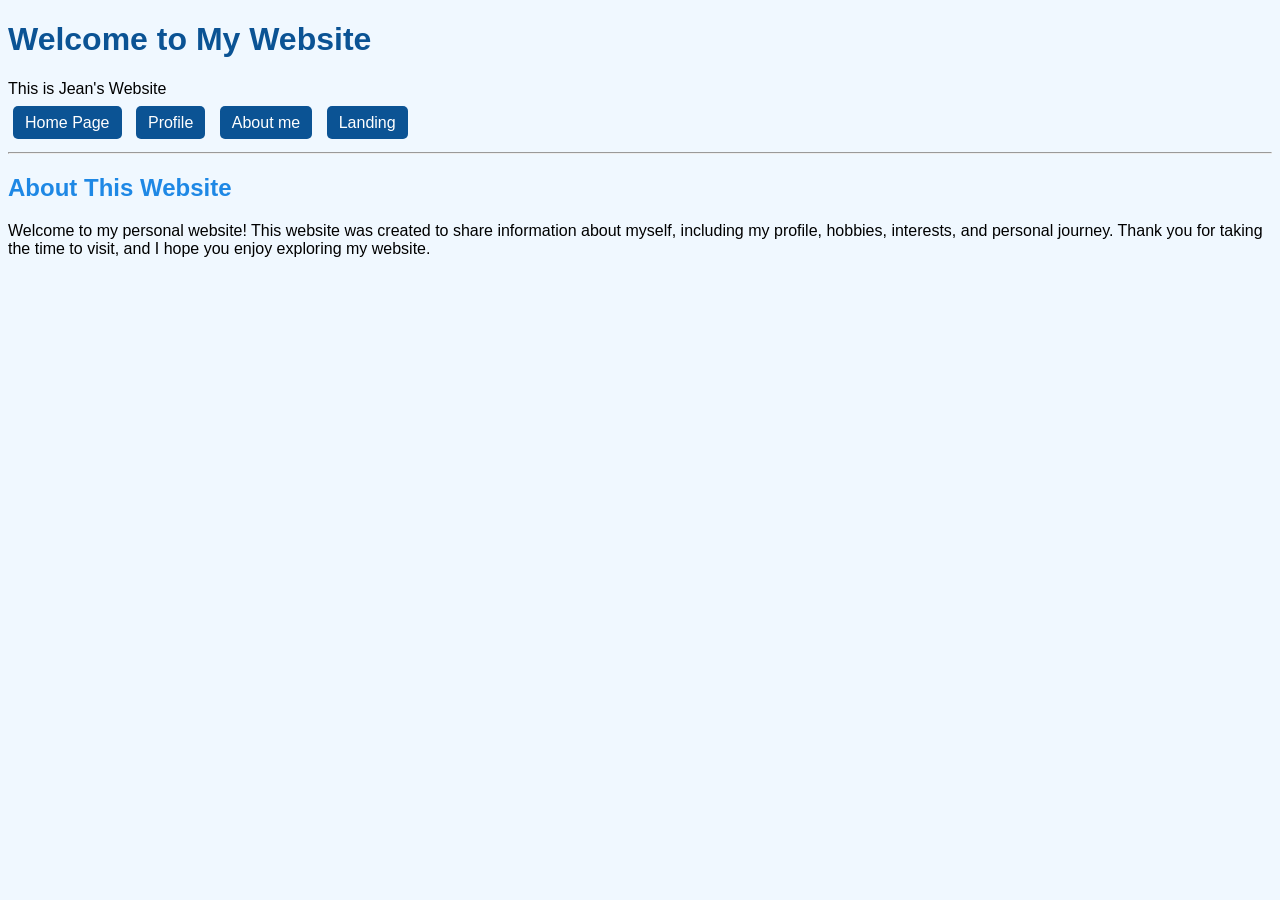
==== index.html @ 1adc4440 "added welcome message" ====
<!DOCTYPE html>
<html lang="en">
<head>
    <meta charset="UTF-8">
    <title>Jean Neekee Gabuat</title>

    <style>
    body{
        font-family: Arial, sans-serif;
        background-color:#F0F8FF;
    }

    h1{
        color:#0B5394;
    }

    h2{
        color:#1E88E5;
    }

    a{
        text-decoration:none;
        background:#0B5394;
        color:white;
        padding:8px 12px;
        margin:5px;
        border-radius:5px;
    }

    a:hover{
        background:#1976D2;
    }

    hr{
        margin:20px 0;
    }
    </style>

</head>

<h1>Welcome to My Website</h1>
<p>This is Jean's Website</p>

<a href="index.html">Home Page</a>
<a href="profile.html">Profile</a>
<a href="aboutme.html">About me</a>
<a href="landing.html">Landing</a>

<hr>

<h2>About This Website</h2>

<p>
Welcome to my personal website! This website was created to share information
about myself, including my profile, hobbies, interests, and personal journey.
Thank you for taking the time to visit, and I hope you enjoy exploring my website.
</p>
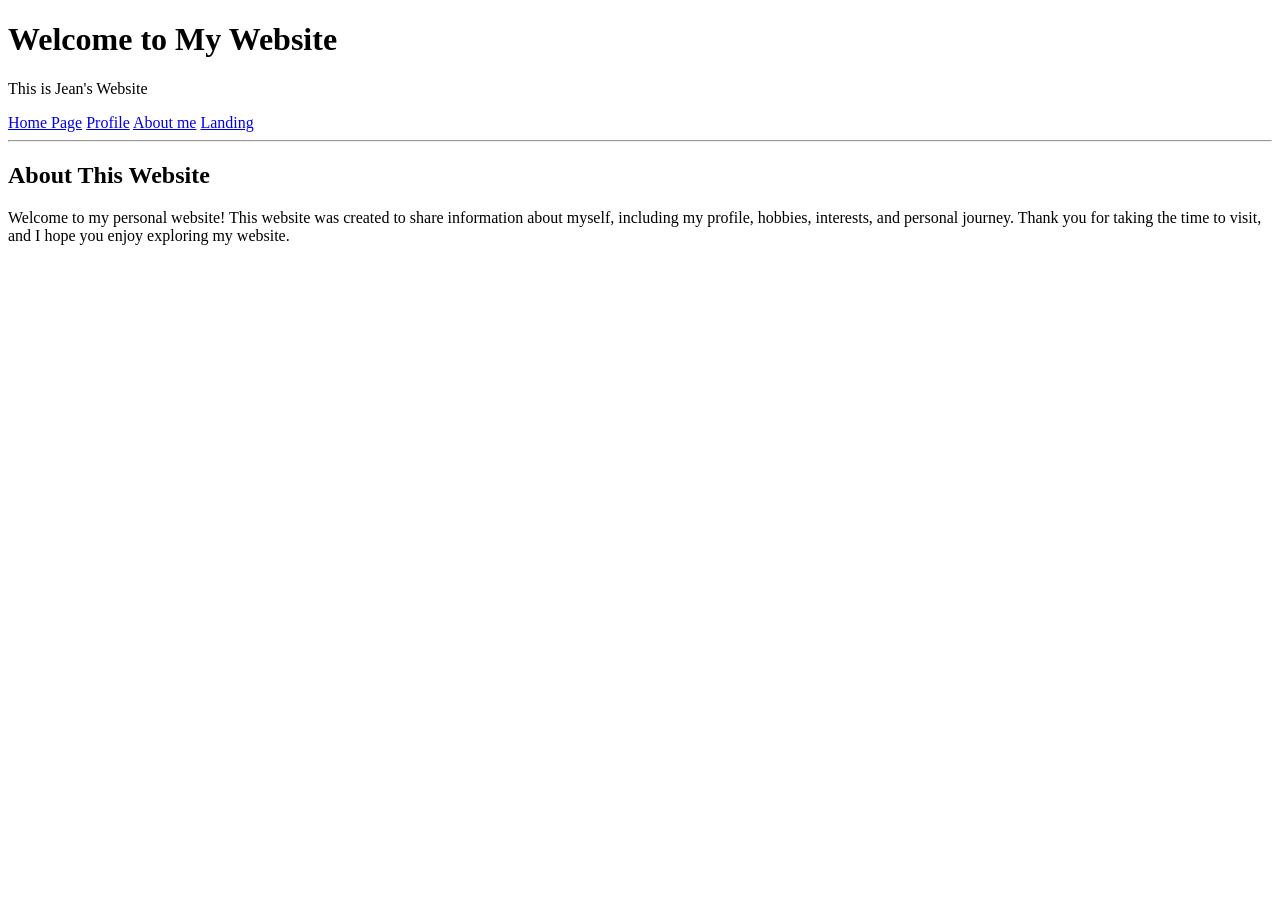
==== commit 8cce7e99: "update 2" ====
--- a/index.html
+++ b/index.html
@@ -3,55 +3,33 @@
 <head>
     <meta charset="UTF-8">
     <title>Jean Neekee Gabuat</title>
-
-    <style>
-    body{
-        font-family: Arial, sans-serif;
-        background-color:#F0F8FF;
-    }
-
-    h1{
-        color:#0B5394;
-    }
-
-    h2{
-        color:#1E88E5;
-    }
-
-    a{
-        text-decoration:none;
-        background:#0B5394;
-        color:white;
-        padding:8px 12px;
-        margin:5px;
-        border-radius:5px;
-    }
-
-    a:hover{
-        background:#1976D2;
-    }
-
-    hr{
-        margin:20px 0;
-    }
-    </style>
-
 </head>
 
-<h1>Welcome to My Website</h1>
-<p>This is Jean's Website</p>
+<body>
 
-<a href="index.html">Home Page</a>
-<a href="profile.html">Profile</a>
-<a href="aboutme.html">About me</a>
-<a href="landing.html">Landing</a>
+    <h1>Welcome to My Website</h1>
+    <p>This is Jean's Website</p>
 
-<hr>
+    <A href= "index.html"> Home Page</A>
+    <a href= "profile.html"> Profile</a>
+    <a href= "aboutme.html"> About me</a> 
+    <a href= "landing.html"> Landing</a>
+    
 
-<h2>About This Website</h2>
+    <hr>
 
-<p>
-Welcome to my personal website! This website was created to share information
-about myself, including my profile, hobbies, interests, and personal journey.
-Thank you for taking the time to visit, and I hope you enjoy exploring my website.
-</p>+    <h2>About This Website</h2>
+
+    <p>
+    Welcome to my personal website! This website was created to share information
+    about myself, including my profile, hobbies, interests, and personal journey.
+    Thank you for taking the time to visit, and I hope you enjoy exploring my website.
+    </p>
+
+
+
+</body>
+
+
+</html>
+
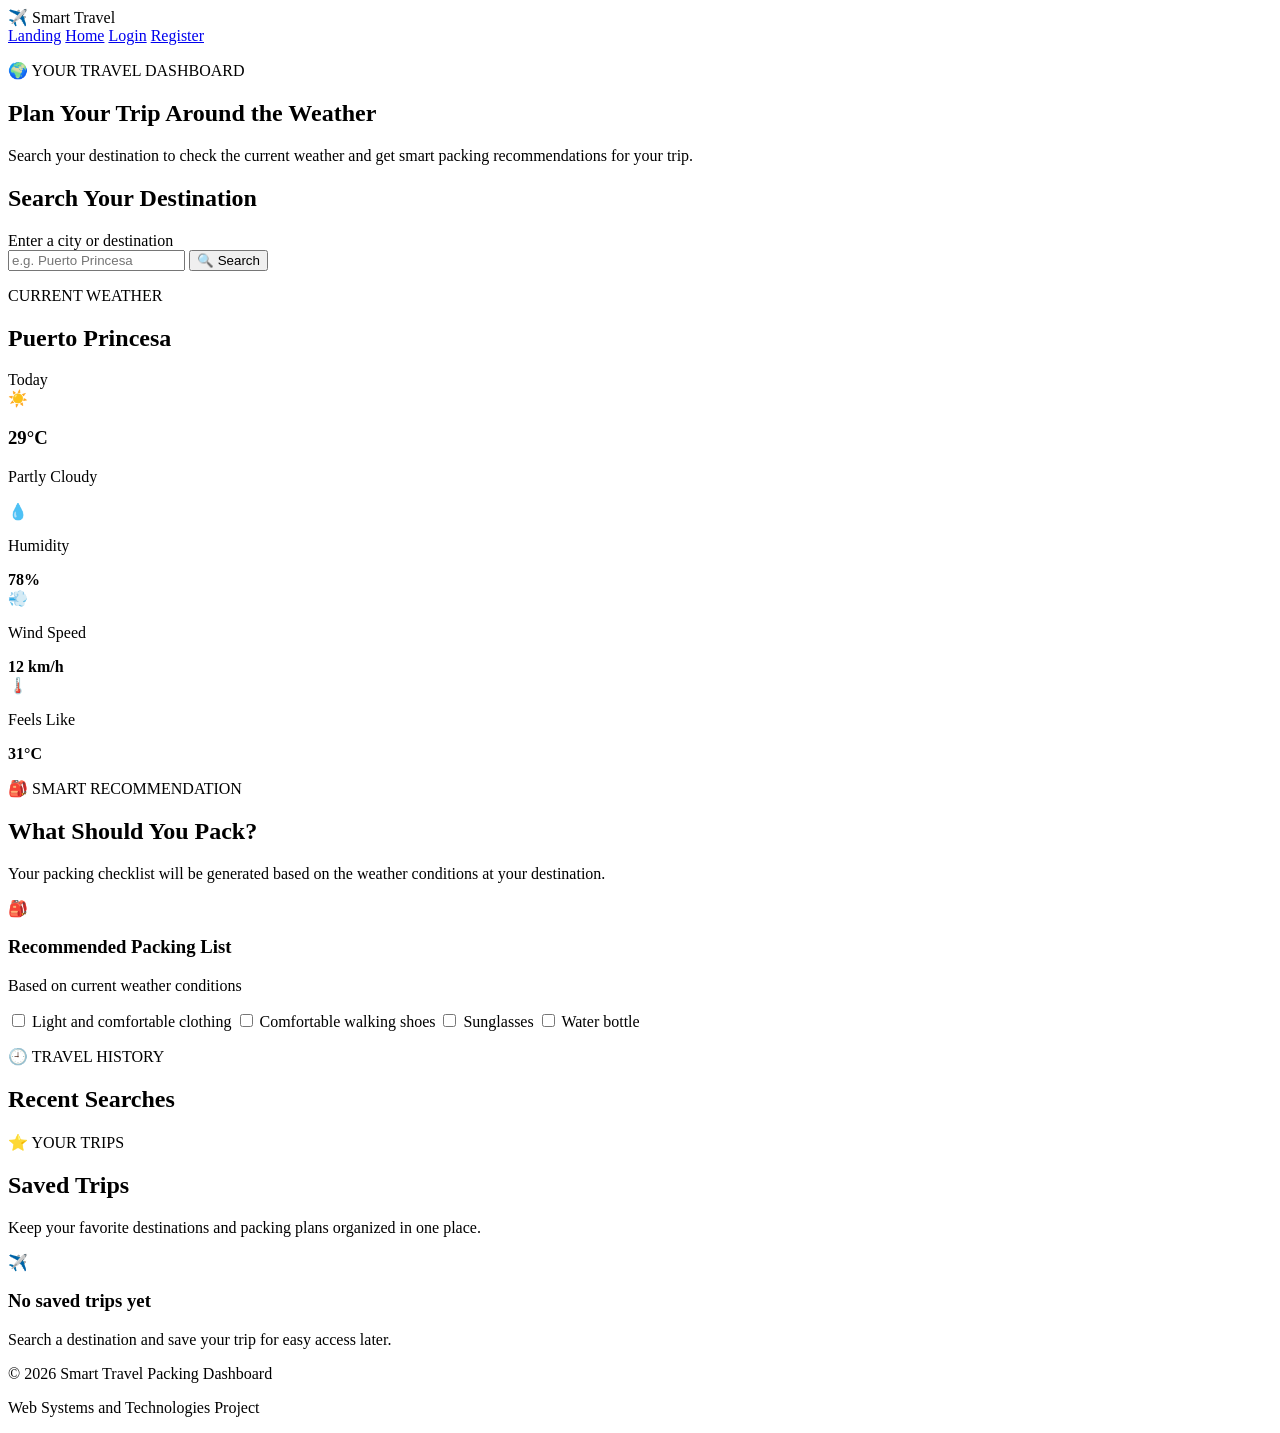
==== commit b0e6eaf7: "update HTML" ====
--- a/index.html
+++ b/index.html
@@ -1,35 +1,310 @@
 <!DOCTYPE html>
 <html lang="en">
+
 <head>
     <meta charset="UTF-8">
-    <title>Jean Neekee Gabuat</title>
+    <meta name="viewport" content="width=device-width, initial-scale=1.0">
+
+    <title>Smart Travel | Dashboard</title>
+
 </head>
 
 <body>
 
-    <h1>Welcome to My Website</h1>
-    <p>This is Jean's Website</p>
-
-    <A href= "index.html"> Home Page</A>
-    <a href= "profile.html"> Profile</a>
-    <a href= "aboutme.html"> About me</a> 
-    <a href= "landing.html"> Landing</a>
-    
-
-    <hr>
-
-    <h2>About This Website</h2>
-
-    <p>
-    Welcome to my personal website! This website was created to share information
-    about myself, including my profile, hobbies, interests, and personal journey.
-    Thank you for taking the time to visit, and I hope you enjoy exploring my website.
-    </p>
-
+    <header>
+  
+        <div>
+            ✈️ Smart Travel
+        </div>
+
+        <nav>
+            <a href="landing.html">Landing</a>
+            <a href="index.html">Home</a>
+            <a href="login.html">Login</a>
+            <a href="register.html">Register</a>
+        </nav>
+
+    </header>
+
+    <main>
+
+        <section class="dashboard-welcome">
+
+            <p>🌍 YOUR TRAVEL DASHBOARD</p>
+
+            <h1>
+                Plan Your Trip Around the Weather
+            </h1>
+
+            <p>
+                Search your destination to check the current weather
+                and get smart packing recommendations for your trip.
+            </p>
+
+        </section>
+
+        <section class="search-section">
+
+            <h2>
+                Search Your Destination
+            </h2>
+
+            <form id="weatherForm">
+
+                <label for="destination">
+                    Enter a city or destination
+                </label>
+
+                <div class="search-box">
+
+                    <input
+                        type="text"
+                        id="destination"
+                        placeholder="e.g. Puerto Princesa"
+                        required
+                    >
+
+                    <button type="submit">
+                        🔍 Search
+                    </button>
+
+                </div>
+
+            </form>
+
+        </section>
+
+        <section class="weather-section">
+
+            <div class="weather-header">
+
+                <div>
+
+                    <p>
+                        CURRENT WEATHER
+                    </p>
+
+                    <h2 id="location">
+                        Puerto Princesa
+                    </h2>
+
+                </div>
+
+                <span id="weatherDate">
+                    Today
+                </span>
+
+            </div>
+
+
+            <!-- MAIN WEATHER CARD -->
+
+            <div class="weather-card">
+
+                <div class="weather-main">
+
+                    <div class="weather-icon" id="weatherIcon">
+                        ☀️
+                    </div>
+
+                    <div>
+
+                        <h3 id="temperature">
+                            29°C
+                        </h3>
+
+                        <p id="weatherCondition">
+                            Partly Cloudy
+                        </p>
+
+                    </div>
+
+                </div>
+
+
+
+                <div class="weather-details">
+
+                    <div>
+                        <span>💧</span>
+                        <p>Humidity</p>
+                        <strong id="humidity">
+                            78%
+                        </strong>
+                    </div>
+
+
+                    <div>
+                        <span>💨</span>
+                        <p>Wind Speed</p>
+                        <strong id="windSpeed">
+                            12 km/h
+                        </strong>
+                    </div>
+
+
+                    <div>
+                        <span>🌡️</span>
+                        <p>Feels Like</p>
+                        <strong id="feelsLike">
+                            31°C
+                        </strong>
+                    </div>
+
+                </div>
+
+            </div>
+
+        </section>
+
+
+        <section class="packing-section">
+
+            <div class="section-heading">
+
+                <p>
+                    🎒 SMART RECOMMENDATION
+                </p>
+
+                <h2>
+                    What Should You Pack?
+                </h2>
+
+                <p>
+                    Your packing checklist will be generated
+                    based on the weather conditions at your destination.
+                </p>
+
+            </div>
+
+
+            <div class="packing-card">
+
+                <div class="packing-title">
+
+                    <span>
+                        🎒
+                    </span>
+
+                    <div>
+
+                        <h3>
+                            Recommended Packing List
+                        </h3>
+
+                        <p id="packingWeather">
+                            Based on current weather conditions
+                        </p>
+
+                    </div>
+
+                </div>
+
+
+                <div class="packing-list" id="packingList">
+
+                    <label>
+                        <input type="checkbox">
+                        Light and comfortable clothing
+                    </label>
+
+                    <label>
+                        <input type="checkbox">
+                        Comfortable walking shoes
+                    </label>
+
+                    <label>
+                        <input type="checkbox">
+                        Sunglasses
+                    </label>
+
+                    <label>
+                        <input type="checkbox">
+                        Water bottle
+                    </label>
+
+                </div>
+
+            </div>
+
+        </section>
+
+        <section class="recent-section">
+
+            <div class="section-heading">
+
+                <p>
+                    🕘 TRAVEL HISTORY
+                </p>
+
+                <h2>
+                    Recent Searches
+                </h2>
+
+            </div>
+
+            <div class="recent-trips" id="recentTrips">
+
+             <!-- Recent searches will be added by JavaScript -->
+
+            </div>
+
+        </section>
+
+        <section class="saved-section">
+
+            <div class="section-heading">
+
+                <p>
+                    ⭐ YOUR TRIPS
+                </p>
+
+                <h2>
+                    Saved Trips
+                </h2>
+
+                <p>
+                    Keep your favorite destinations and packing plans
+                    organized in one place.
+                </p>
+
+            </div>
+
+
+            <div class="saved-empty">
+
+                <div>
+                    ✈️
+                </div>
+
+                <h3>
+                    No saved trips yet
+                </h3>
+
+                <p>
+                    Search a destination and save your trip
+                    for easy access later.
+                </p>
+
+            </div>
+
+        </section>
+
+    </main>
+
+    <footer>
+
+        <p>
+            © 2026 Smart Travel Packing Dashboard
+        </p>
+
+        <p>
+            Web Systems and Technologies Project
+        </p>
+
+    </footer>
 
 
 </body>
 
-
-</html>
-
+</html>
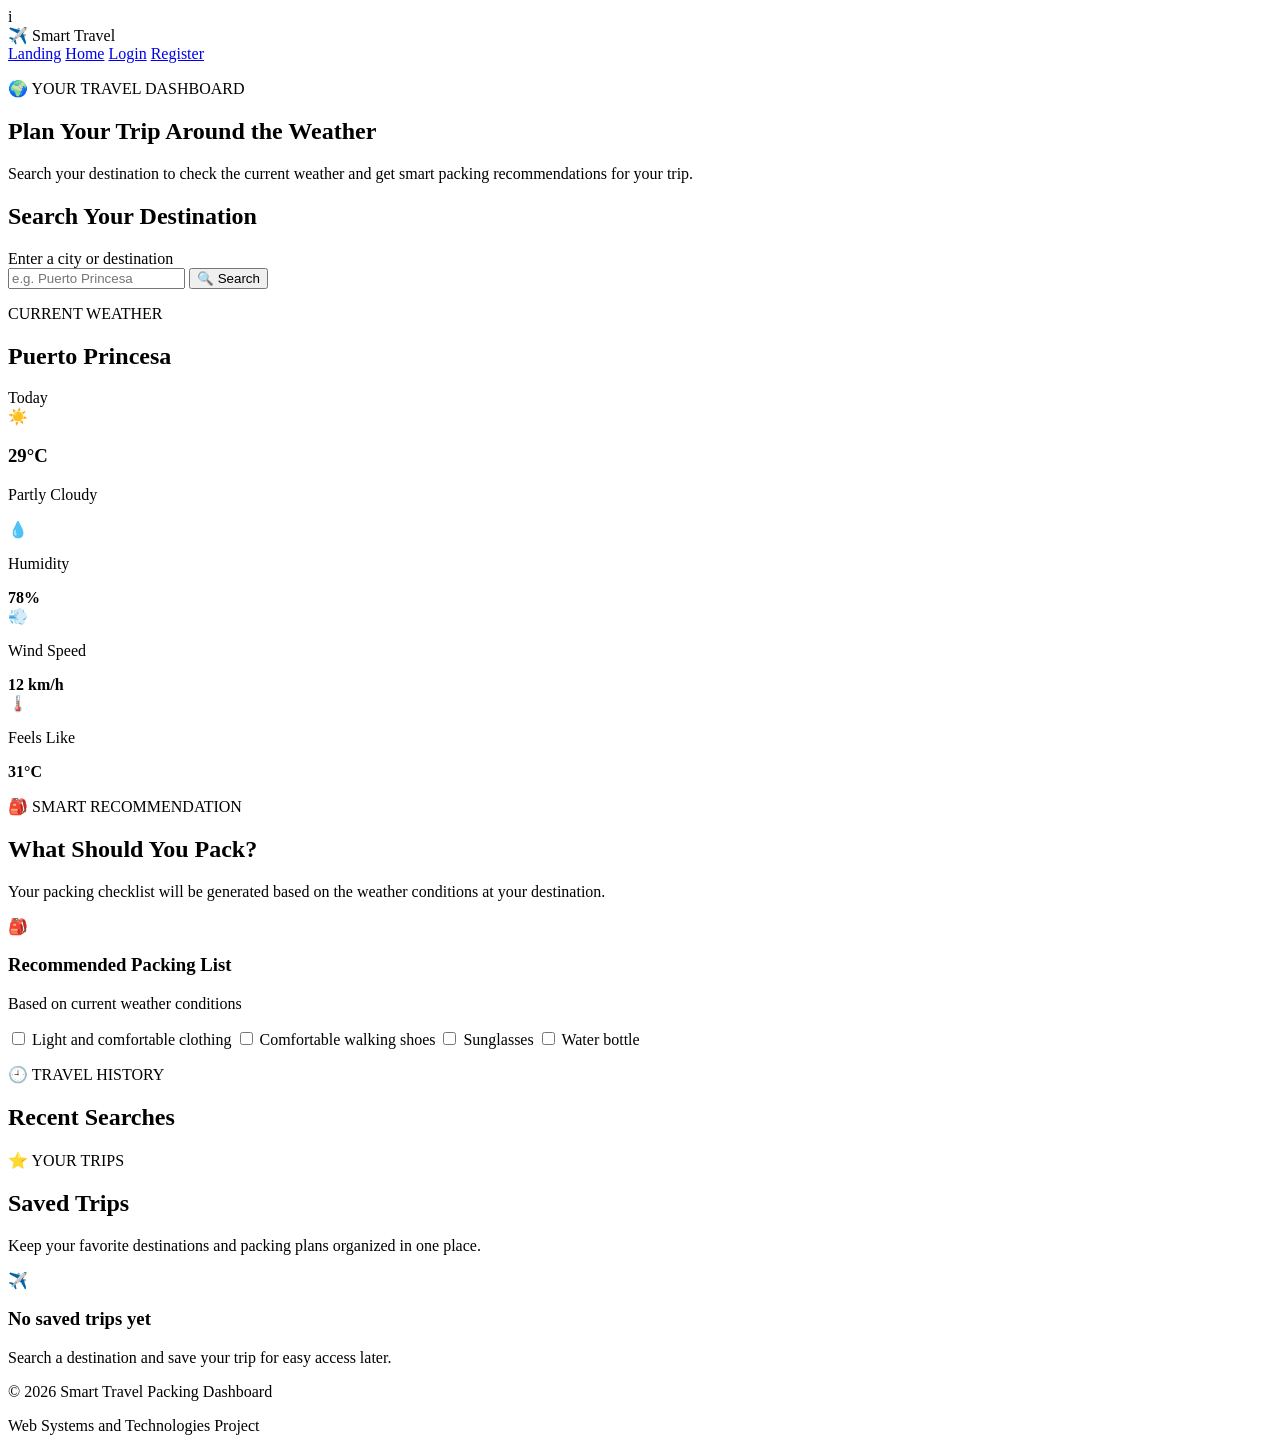
==== commit 1658bdf8: "remove unused pages" ====
--- a/index.html
+++ b/index.html
@@ -9,12 +9,11 @@
 
 </head>
 
-<body>
-
+<body>i
     <header>
   
         <div>
-            ✈️ Smart Travel
+            ✈️ Smart Travel 
         </div>
 
         <nav>
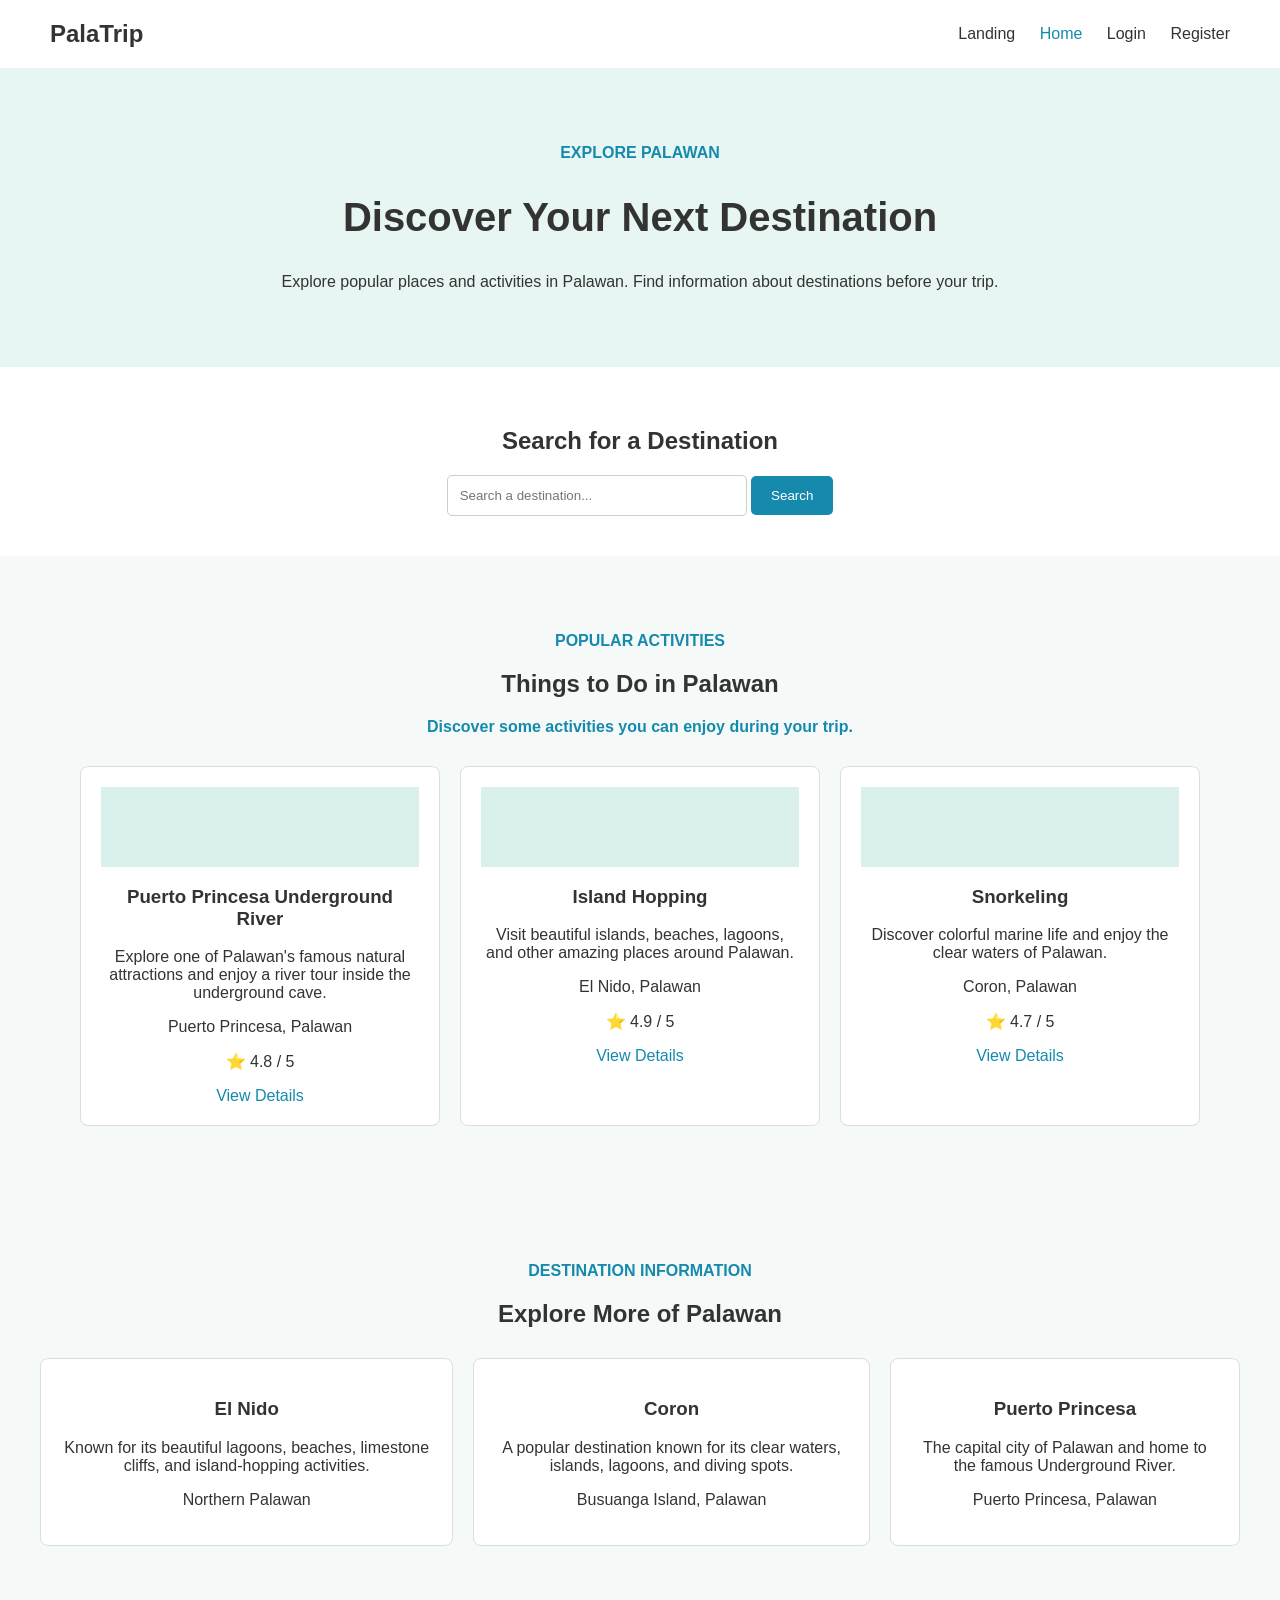
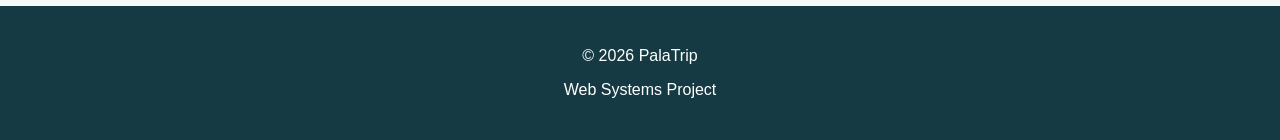
==== commit 11f2d0a1: "update website" ====
--- a/index.html
+++ b/index.html
@@ -2,42 +2,42 @@
 <html lang="en">
 
 <head>
+
     <meta charset="UTF-8">
     <meta name="viewport" content="width=device-width, initial-scale=1.0">
 
-    <title>Smart Travel | Dashboard</title>
+    <title>PalaTrip | Home</title>
+
+    <link rel="stylesheet" href="css/style.css">
 
 </head>
 
-<body>i
-    <header>
-  
-        <div>
-            ✈️ Smart Travel 
-        </div>
-
+<body>
+
+    <header class="navbar">
+
+        <div class="logo">PalaTrip</div>
+        
         <nav>
             <a href="landing.html">Landing</a>
-            <a href="index.html">Home</a>
+            <a href="index.html" class="active">Home</a>
             <a href="login.html">Login</a>
             <a href="register.html">Register</a>
-        </nav>
-
+        </nav>       
+    
     </header>
 
     <main>
 
-        <section class="dashboard-welcome">
-
-            <p>🌍 YOUR TRAVEL DASHBOARD</p>
-
-            <h1>
-                Plan Your Trip Around the Weather
-            </h1>
-
+        <section class="home-intro">
+
+            <p class="section-label">EXPLORE PALAWAN</p>
+                
+            <h1>Discover Your Next Destination</h1>
+                
             <p>
-                Search your destination to check the current weather
-                and get smart packing recommendations for your trip.
+                Explore popular places and activities in Palawan.
+                Find information about destinations before your trip.
             </p>
 
         </section>
@@ -45,245 +45,196 @@
         <section class="search-section">
 
             <h2>
-                Search Your Destination
+                Search for a Destination
             </h2>
 
-            <form id="weatherForm">
-
-                <label for="destination">
-                    Enter a city or destination
-                </label>
-
-                <div class="search-box">
-
-                    <input
-                        type="text"
-                        id="destination"
-                        placeholder="e.g. Puerto Princesa"
-                        required
-                    >
-
-                    <button type="submit">
-                        🔍 Search
-                    </button>
-
-                </div>
-
+            <form>
+
+                <input
+                    type="text"
+                    placeholder="Search a destination..."
+                >
+
+                <button type="submit">Search</button>
+                    
             </form>
 
         </section>
 
-        <section class="weather-section">
-
-            <div class="weather-header">
-
-                <div>
+        <section class="activities">
+
+            <div class="section-heading">
+
+                <p class="section-label">
+                    POPULAR ACTIVITIES
+                </p>
+
+                <h2>
+                    Things to Do in Palawan
+                </h2>
+
+                <p>
+                    Discover some activities you can enjoy
+                    during your trip.
+                </p>
+
+            </div>
+
+            <div class="activity-container">
+
+                <article class="activity-card">
+
+                    <div class="activity-image"></div>
+
+                    <div class="activity-content">
+
+                        <h3>Puerto Princesa Underground River</h3>
+                            
+                        <p>
+                            Explore one of Palawan's famous natural
+                            attractions and enjoy a river tour inside
+                            the underground cave.
+                        </p>
+
+                        <p>Puerto Princesa, Palawan</p>
+                            
+                        <p>
+                            ⭐ 4.8 / 5
+                        </p>
+
+                        <a href="#">
+                            View Details
+                        </a>
+
+                    </div>
+
+                </article>
+
+                <article class="activity-card">
+
+                    <div class="activity-image"></div>
+                        
+                    <div class="activity-content">
+
+                        <h3>
+                            Island Hopping
+                        </h3>
+
+                        <p>
+                            Visit beautiful islands, beaches,
+                            lagoons, and other amazing places
+                            around Palawan.
+                        </p>
+
+                        <p>El Nido, Palawan</p>
+
+                        <p>
+                            ⭐ 4.9 / 5
+                        </p>
+
+                        <a href="#">
+                            View Details
+                        </a>
+
+                    </div>
+
+                </article>
+
+                <article class="activity-card">
+
+                    <div class="activity-image"></div>
+
+                    <div class="activity-content">
+
+                        <h3>
+                            Snorkeling
+                        </h3>
+
+                        <p>
+                            Discover colorful marine life and
+                            enjoy the clear waters of Palawan.
+                        </p>
+
+                        <p>Coron, Palawan</p>
+
+                        <p>
+                            ⭐ 4.7 / 5
+                        </p>
+
+                        <a href="#">
+                            View Details
+                        </a>
+
+                    </div>
+
+                </article>
+
+            </div>
+
+        </section>
+
+        <section class="destination-info">
+
+            <div class="section-heading">
+
+                <p class="section-label">
+                    DESTINATION INFORMATION
+                </p>
+
+                <h2>
+                    Explore More of Palawan
+                </h2>
+
+            </div>
+
+            <div class="info-container">
+
+                <article>
+
+                    <h3>
+                        El Nido
+                    </h3>
 
                     <p>
-                        CURRENT WEATHER
+                        Known for its beautiful lagoons,
+                        beaches, limestone cliffs, and
+                        island-hopping activities.
                     </p>
 
-                    <h2 id="location">
+                    <p>Northern Palawan</p>
+
+                </article>
+
+                <article>
+
+                    <h3>
+                        Coron
+                    </h3>
+
+                    <p>
+                        A popular destination known for its
+                        clear waters, islands, lagoons,
+                        and diving spots.
+                    </p>
+
+                    <p>Busuanga Island, Palawan</p>
+
+                </article>
+
+                <article>
+
+                    <h3>
                         Puerto Princesa
-                    </h2>
-
-                </div>
-
-                <span id="weatherDate">
-                    Today
-                </span>
-
-            </div>
-
-
-            <!-- MAIN WEATHER CARD -->
-
-            <div class="weather-card">
-
-                <div class="weather-main">
-
-                    <div class="weather-icon" id="weatherIcon">
-                        ☀️
-                    </div>
-
-                    <div>
-
-                        <h3 id="temperature">
-                            29°C
-                        </h3>
-
-                        <p id="weatherCondition">
-                            Partly Cloudy
-                        </p>
-
-                    </div>
-
-                </div>
-
-
-
-                <div class="weather-details">
-
-                    <div>
-                        <span>💧</span>
-                        <p>Humidity</p>
-                        <strong id="humidity">
-                            78%
-                        </strong>
-                    </div>
-
-
-                    <div>
-                        <span>💨</span>
-                        <p>Wind Speed</p>
-                        <strong id="windSpeed">
-                            12 km/h
-                        </strong>
-                    </div>
-
-
-                    <div>
-                        <span>🌡️</span>
-                        <p>Feels Like</p>
-                        <strong id="feelsLike">
-                            31°C
-                        </strong>
-                    </div>
-
-                </div>
-
-            </div>
-
-        </section>
-
-
-        <section class="packing-section">
-
-            <div class="section-heading">
-
-                <p>
-                    🎒 SMART RECOMMENDATION
-                </p>
-
-                <h2>
-                    What Should You Pack?
-                </h2>
-
-                <p>
-                    Your packing checklist will be generated
-                    based on the weather conditions at your destination.
-                </p>
-
-            </div>
-
-
-            <div class="packing-card">
-
-                <div class="packing-title">
-
-                    <span>
-                        🎒
-                    </span>
-
-                    <div>
-
-                        <h3>
-                            Recommended Packing List
-                        </h3>
-
-                        <p id="packingWeather">
-                            Based on current weather conditions
-                        </p>
-
-                    </div>
-
-                </div>
-
-
-                <div class="packing-list" id="packingList">
-
-                    <label>
-                        <input type="checkbox">
-                        Light and comfortable clothing
-                    </label>
-
-                    <label>
-                        <input type="checkbox">
-                        Comfortable walking shoes
-                    </label>
-
-                    <label>
-                        <input type="checkbox">
-                        Sunglasses
-                    </label>
-
-                    <label>
-                        <input type="checkbox">
-                        Water bottle
-                    </label>
-
-                </div>
-
-            </div>
-
-        </section>
-
-        <section class="recent-section">
-
-            <div class="section-heading">
-
-                <p>
-                    🕘 TRAVEL HISTORY
-                </p>
-
-                <h2>
-                    Recent Searches
-                </h2>
-
-            </div>
-
-            <div class="recent-trips" id="recentTrips">
-
-             <!-- Recent searches will be added by JavaScript -->
-
-            </div>
-
-        </section>
-
-        <section class="saved-section">
-
-            <div class="section-heading">
-
-                <p>
-                    ⭐ YOUR TRIPS
-                </p>
-
-                <h2>
-                    Saved Trips
-                </h2>
-
-                <p>
-                    Keep your favorite destinations and packing plans
-                    organized in one place.
-                </p>
-
-            </div>
-
-
-            <div class="saved-empty">
-
-                <div>
-                    ✈️
-                </div>
-
-                <h3>
-                    No saved trips yet
-                </h3>
-
-                <p>
-                    Search a destination and save your trip
-                    for easy access later.
-                </p>
+                    </h3>
+
+                    <p>
+                        The capital city of Palawan and home
+                        to the famous Underground River.
+                    </p>
+
+                    <p>Puerto Princesa, Palawan</p>
+
+                </article>
 
             </div>
 
@@ -293,17 +244,12 @@
 
     <footer>
 
-        <p>
-            © 2026 Smart Travel Packing Dashboard
-        </p>
-
-        <p>
-            Web Systems and Technologies Project
-        </p>
+        <p>© 2026 PalaTrip</p>
+
+        <p>Web Systems Project</p>
 
     </footer>
 
-
 </body>
 
 </html>
--- a/css/style.css
+++ b/css/style.css
@@ -0,0 +1,248 @@
+* {
+    box-sizing: border-box;
+}
+
+body {
+    margin: 0;
+    font-family: Arial, sans-serif;
+    background-color: #f5f9f8;
+    color: #333;
+}
+
+.navbar {
+    display: flex;
+    justify-content: space-between;
+    align-items: center;
+    padding: 20px 50px;
+    background-color: white;
+}
+
+.logo {
+    font-size: 24px;
+    font-weight: bold;
+}
+
+.navbar a {
+    margin-left: 20px;
+    text-decoration: none;
+    color: #333;
+}
+
+.navbar a:hover,
+.navbar .active {
+    color: #168aad;
+}
+
+.hero {
+    padding: 100px 20px;
+    text-align: center;
+    background-color: #e7f6f2;
+}
+
+.hero-content {
+    max-width: 700px;
+    margin: auto;
+}
+
+.hero h1 {
+    font-size: 45px;
+}
+
+.hero p {
+    font-size: 18px;
+    line-height: 1.6;
+}
+
+.btn {
+    display: inline-block;
+    padding: 12px 20px;
+    margin: 10px 5px;
+    text-decoration: none;
+    border-radius: 5px;
+}
+
+.primary-btn {
+    background-color: #168aad;
+    color: white;
+}
+
+.secondary-btn {
+    color: #168aad;
+    background-color: white;
+    border: 1px solid #168aad;
+}
+
+.btn:hover {
+    opacity: 0.8;
+}
+
+.destinations,
+.activities,
+.destination-info {
+    padding: 60px 40px;
+    text-align: center;
+}
+
+.section-heading {
+    margin-bottom: 30px;
+}
+
+.section-heading p,
+.section-label {
+    color: #168aad;
+    font-weight: bold;
+}
+
+.destination-container,
+.activity-container,
+.info-container {
+    display: flex;
+    justify-content: center;
+    gap: 20px;
+}
+
+.destination-card,
+.activity-card,
+.info-container article {
+    background-color: white;
+    border: 1px solid #ddd;
+    border-radius: 8px;
+    padding: 20px;
+}
+
+.destination-card,
+.activity-card {
+    width: 30%;
+}
+
+.destination-image,
+.activity-image {
+    padding: 40px;
+    font-size: 50px;
+    background-color: #d9f0ec;
+}
+
+.destination-content a,
+.activity-content a {
+    color: #168aad;
+    text-decoration: none;
+}
+
+.about {
+    padding: 60px 20px;
+    text-align: center;
+    background-color: #e7f6f2;
+}
+
+.about-content {
+    max-width: 700px;
+    margin: auto;
+}
+
+.about-content p {
+    line-height: 1.6;
+}
+
+.cta {
+    padding: 60px 20px;
+    text-align: center;
+    background-color: white;
+}
+
+.home-intro {
+    padding: 60px 20px;
+    text-align: center;
+    background-color: #e7f6f2;
+}
+
+.home-intro h1 {
+    font-size: 40px;
+}
+
+.search-section {
+    padding: 40px 20px;
+    text-align: center;
+    background-color: white;
+}
+
+.search-section input {
+    padding: 12px;
+    width: 300px;
+    border: 1px solid #ccc;
+    border-radius: 5px;
+}
+
+.search-section button {
+    padding: 12px 20px;
+    border: none;
+    border-radius: 5px;
+    background-color: #168aad;
+    color: white;
+}
+
+.form-section,
+.profile-section,
+.trip-history {
+    max-width: 700px;
+    margin: 50px auto;
+    padding: 30px;
+}
+
+.form-section {
+    background-color: white;
+    border: 1px solid #ddd;
+    border-radius: 8px;
+}
+
+.form-section input {
+    width: 100%;
+    padding: 12px;
+    margin: 8px 0 20px;
+}
+
+.form-section button {
+    width: 100%;
+    padding: 12px;
+    border: none;
+    background-color: #168aad;
+    color: white;
+}
+
+.trip-history article,
+.profile-info {
+    background-color: white;
+    padding: 20px;
+    margin-top: 15px;
+    border: 1px solid #ddd;
+    border-radius: 8px;
+}
+
+footer {
+    padding: 25px;
+    text-align: center;
+    background-color: #163a43;
+    color: white;
+}
+
+@media (max-width: 700px) {
+
+    .navbar {
+        flex-direction: column;
+    }
+
+    .destination-container,
+    .activity-container,
+    .info-container {
+        flex-direction: column;
+    }
+
+    .destination-card,
+    .activity-card {
+        width: 100%;
+    }
+
+    .search-section input {
+        width: 90%;
+    }
+
+}
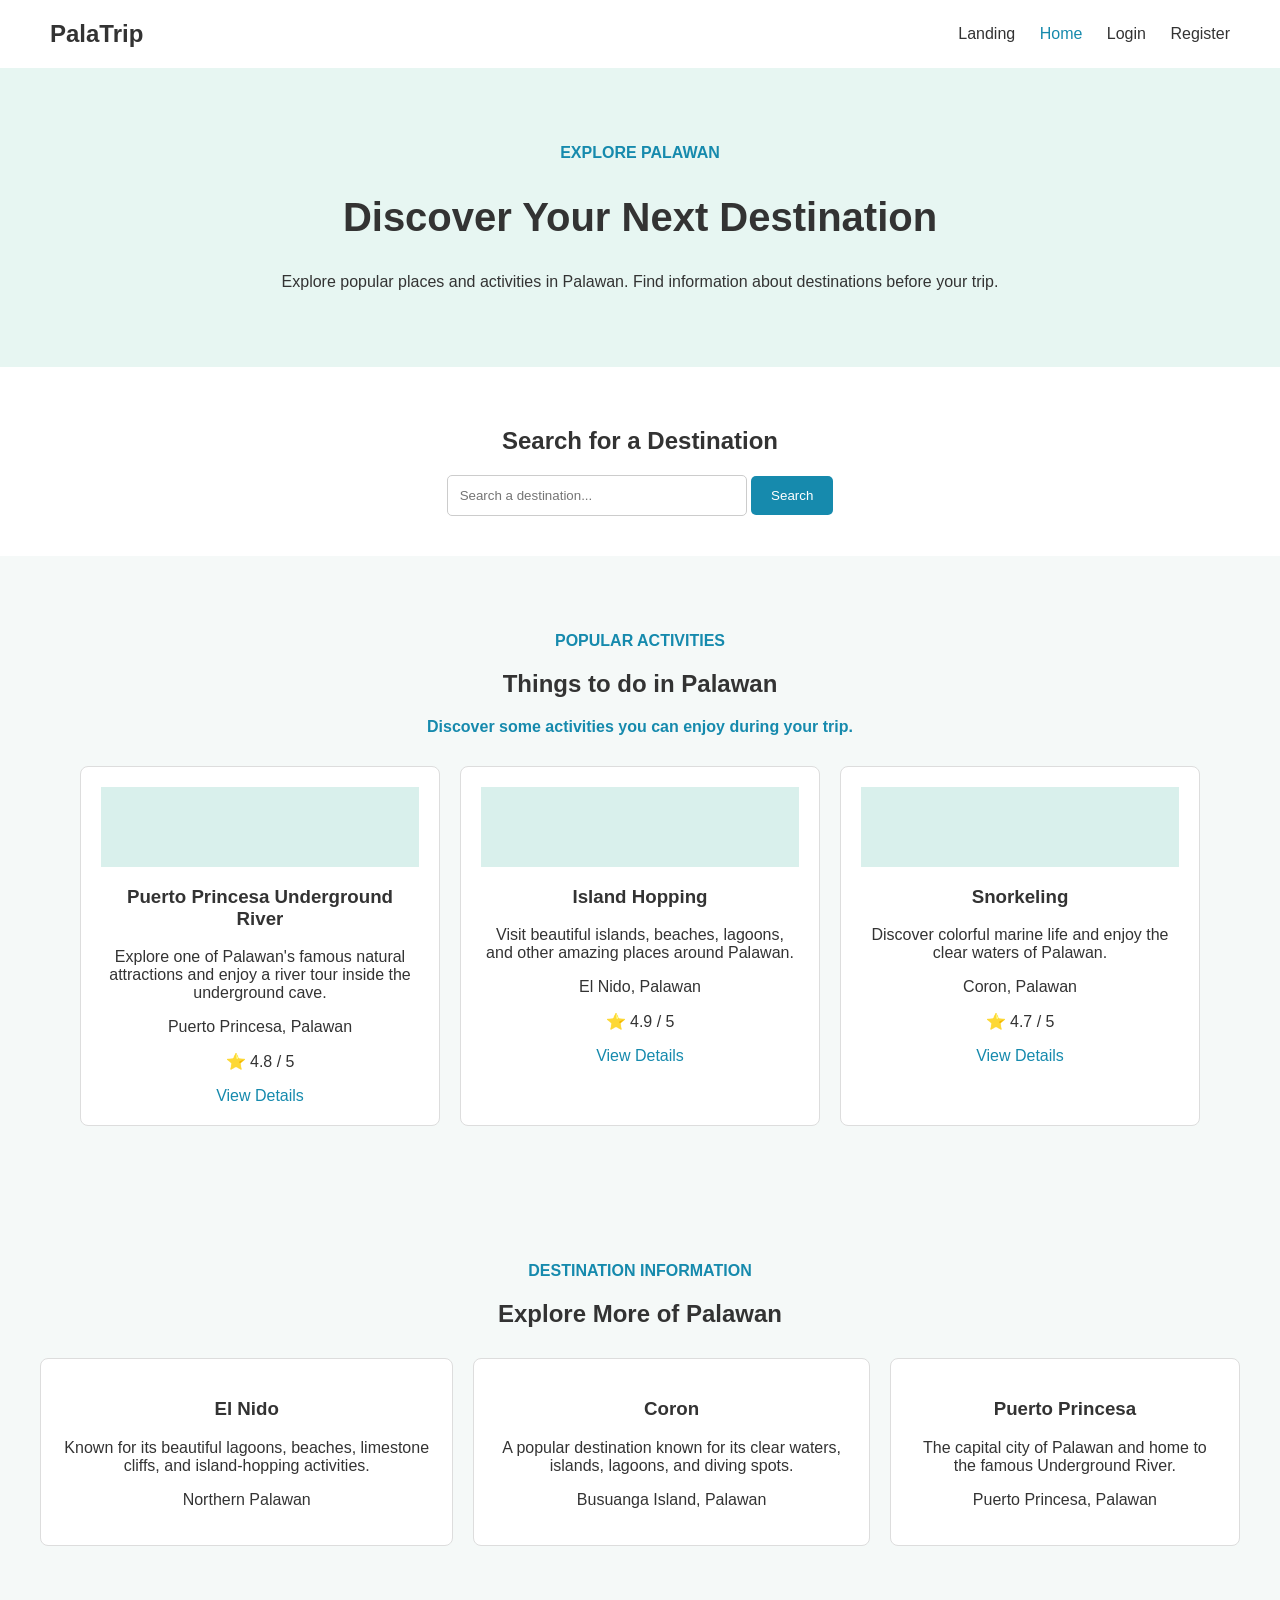
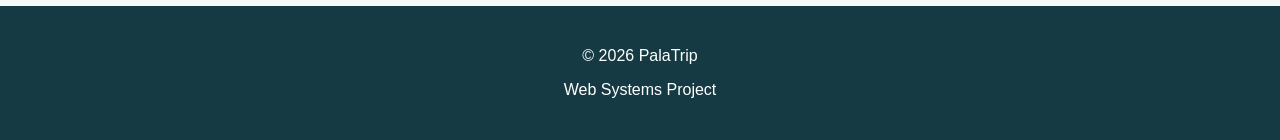
==== commit 13b279bd: "opsss2" ====
--- a/index.html
+++ b/index.html
@@ -70,7 +70,7 @@
                 </p>
 
                 <h2>
-                    Things to Do in Palawan
+                    Things to do in Palawan
                 </h2>
 
                 <p>
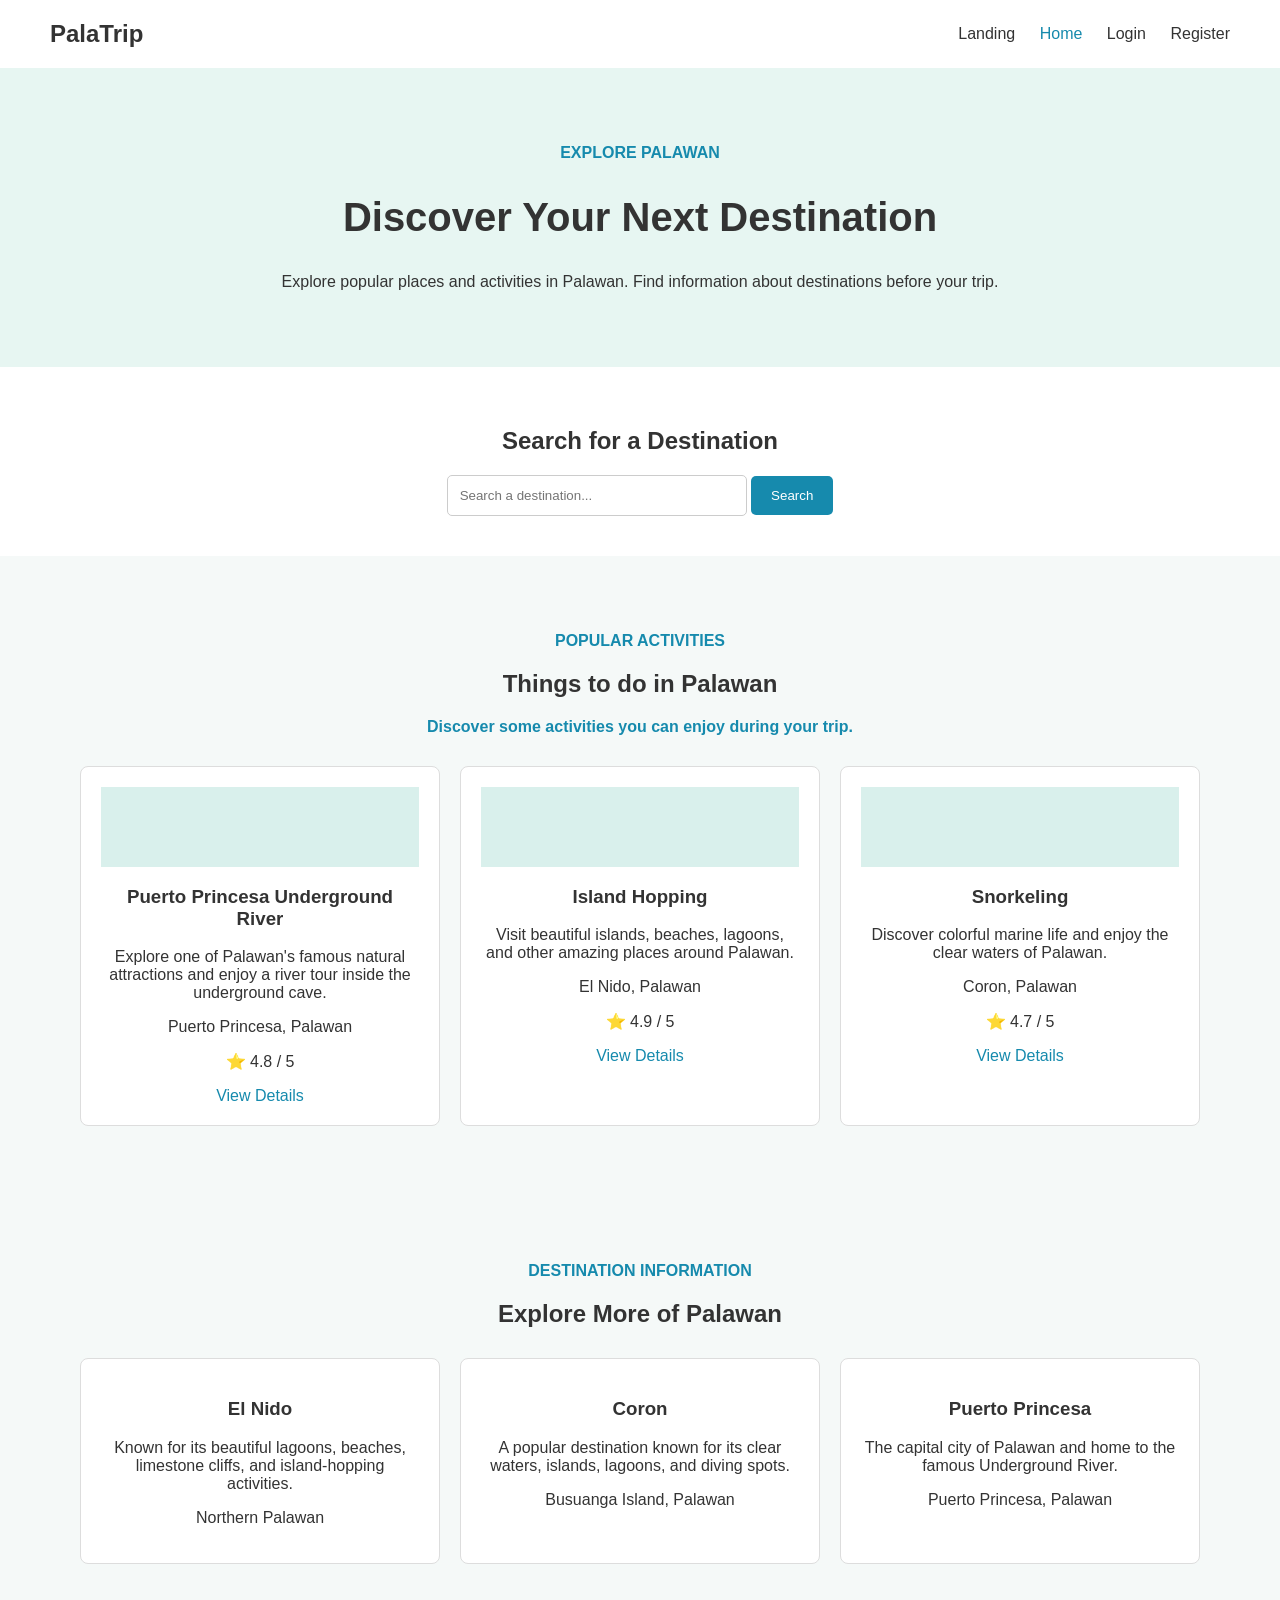
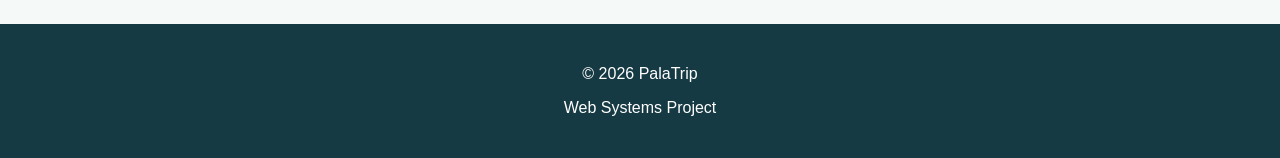
==== commit 151411f1: "hsh" ====
--- a/index.html
+++ b/index.html
@@ -44,14 +44,13 @@
 
         <section class="search-section">
 
-            <h2>
-                Search for a Destination
-            </h2>
-
-            <form>
+            <h2>Search for a Destination</h2>
+
+            <form id ="searchForm">
 
                 <input
                     type="text"
+                    id="search"
                     placeholder="Search a destination..."
                 >
 
@@ -90,17 +89,13 @@
 
                         <h3>Puerto Princesa Underground River</h3>
                             
-                        <p>
-                            Explore one of Palawan's famous natural
+                        <p>Explore one of Palawan's famous natural
                             attractions and enjoy a river tour inside
-                            the underground cave.
-                        </p>
+                            the underground cave.</p>
 
                         <p>Puerto Princesa, Palawan</p>
                             
-                        <p>
-                            ⭐ 4.8 / 5
-                        </p>
+                        <p>⭐ 4.8 / 5</p>
 
                         <a href="#">
                             View Details
@@ -120,17 +115,13 @@
                             Island Hopping
                         </h3>
 
-                        <p>
-                            Visit beautiful islands, beaches,
+                        <p>Visit beautiful islands, beaches,
                             lagoons, and other amazing places
-                            around Palawan.
-                        </p>
+                            around Palawan.</p>
 
                         <p>El Nido, Palawan</p>
 
-                        <p>
-                            ⭐ 4.9 / 5
-                        </p>
+                        <p>⭐ 4.9 / 5</p>
 
                         <a href="#">
                             View Details
@@ -150,16 +141,12 @@
                             Snorkeling
                         </h3>
 
-                        <p>
-                            Discover colorful marine life and
-                            enjoy the clear waters of Palawan.
-                        </p>
+                        <p>Discover colorful marine life and
+                            enjoy the clear waters of Palawan.</p>
 
                         <p>Coron, Palawan</p>
 
-                        <p>
-                            ⭐ 4.7 / 5
-                        </p>
+                        <p>⭐ 4.7 / 5</p>
 
                         <a href="#">
                             View Details
@@ -189,43 +176,33 @@
 
             <div class="info-container">
 
-                <article>
-
-                    <h3>
-                        El Nido
-                    </h3>
-
-                    <p>
-                        Known for its beautiful lagoons,
+                <article class="destination-card">
+
+                    <h3>El Nido</h3>
+
+                    <p>Known for its beautiful lagoons,
                         beaches, limestone cliffs, and
-                        island-hopping activities.
-                    </p>
+                        island-hopping activities.</p>
 
                     <p>Northern Palawan</p>
 
                 </article>
 
-                <article>
-
-                    <h3>
-                        Coron
-                    </h3>
-
-                    <p>
-                        A popular destination known for its
+                <article class="destination-card">
+
+                    <h3>Coron</h3>
+
+                    <p>A popular destination known for its
                         clear waters, islands, lagoons,
-                        and diving spots.
-                    </p>
+                        and diving spots.</p>
 
                     <p>Busuanga Island, Palawan</p>
 
                 </article>
 
-                <article>
-
-                    <h3>
-                        Puerto Princesa
-                    </h3>
+                <article class="destination-card">
+
+                    <h3>Puerto Princesa</h3>
 
                     <p>
                         The capital city of Palawan and home
@@ -250,6 +227,8 @@
 
     </footer>
 
+    <script src="js/script.js"></script>
+
 </body>
 
 </html>
--- a/css/style.css
+++ b/css/style.css
@@ -244,5 +244,4 @@
     .search-section input {
         width: 90%;
     }
-
 }
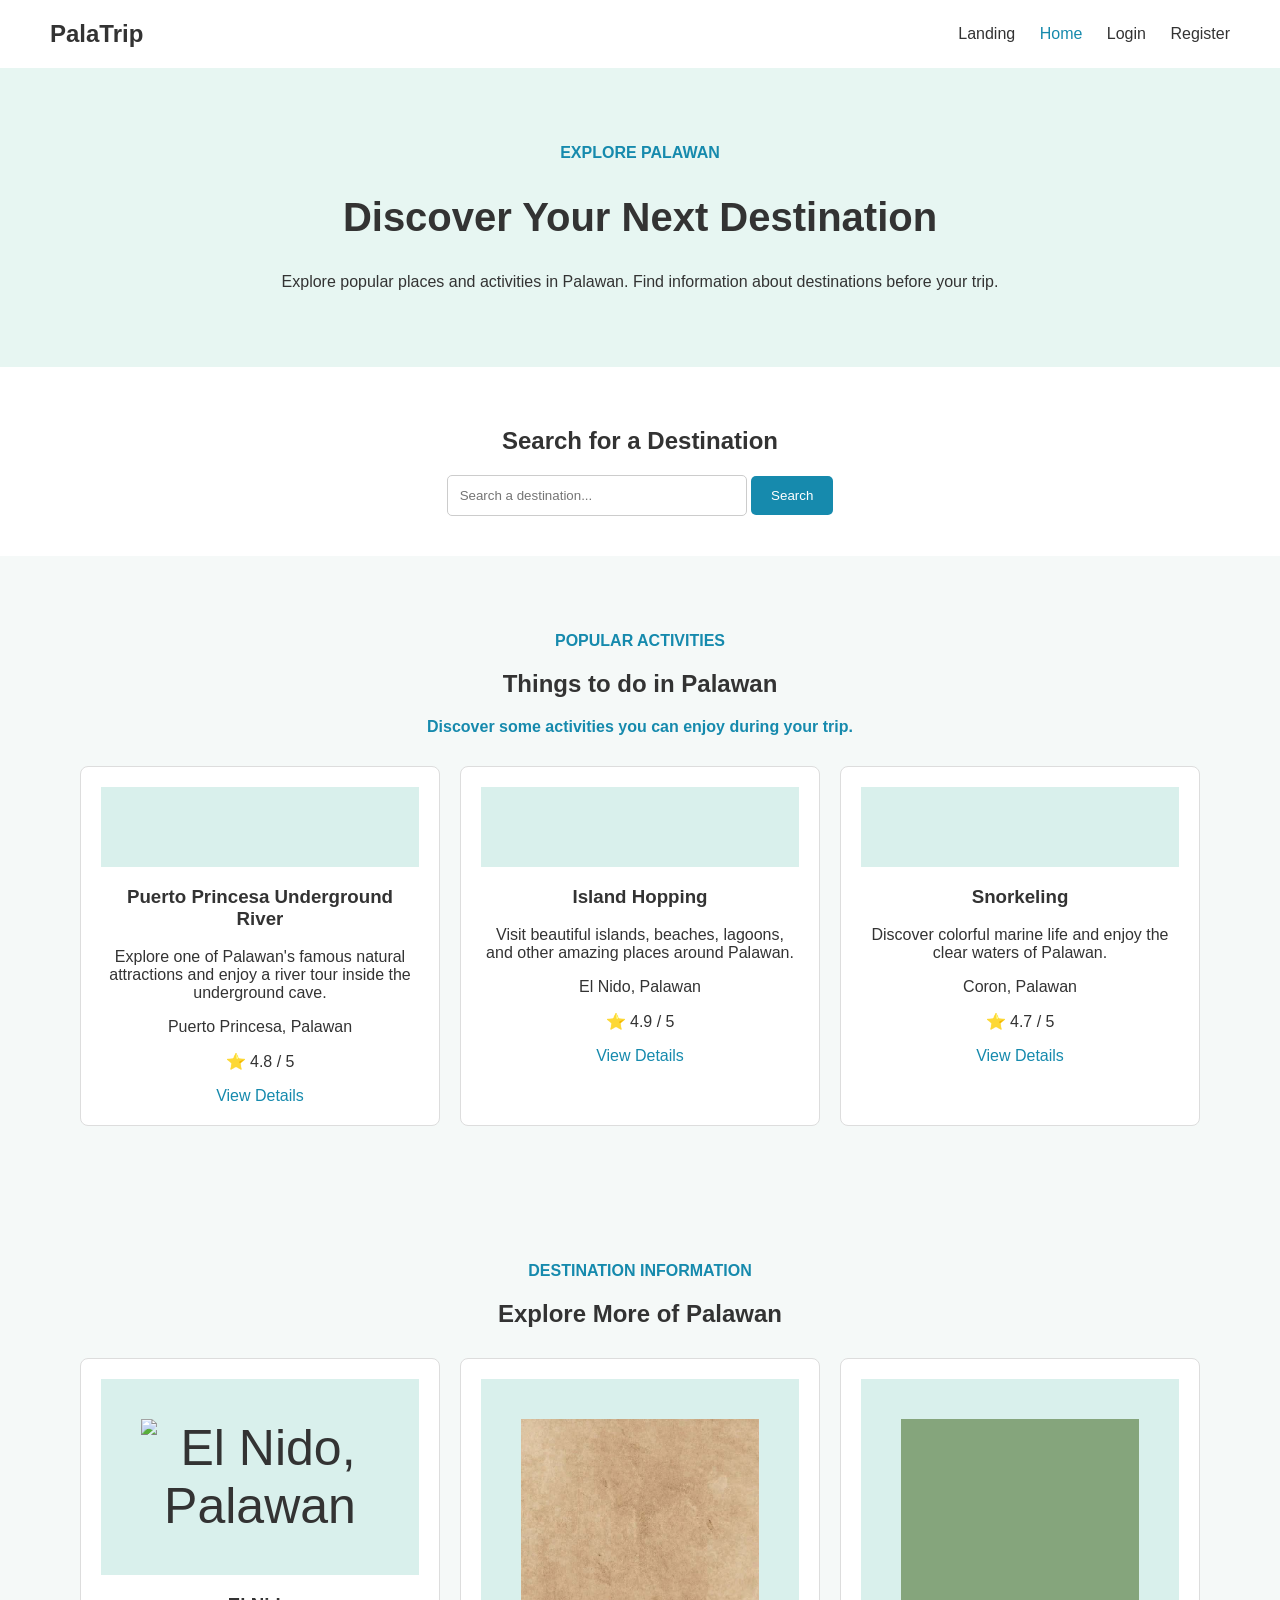
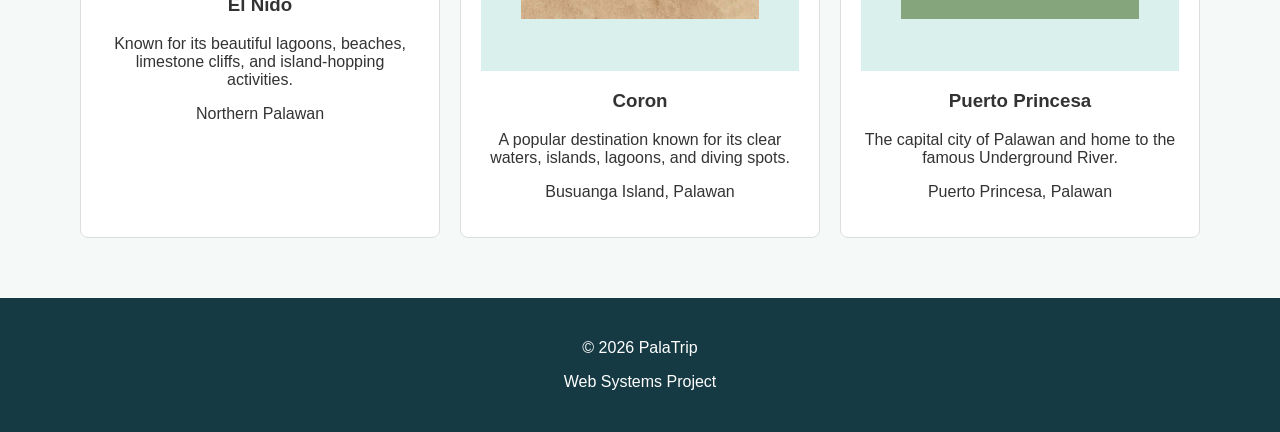
==== commit e9861e83: "update PalaTrip website" ====
--- a/index.html
+++ b/index.html
@@ -178,7 +178,11 @@
 
                 <article class="destination-card">
 
-                    <h3>El Nido</h3>
+            <div class="destination-image">
+                <img src="images/el-nido.jpg" alt="El Nido, Palawan">
+             </div>
+
+    <h3>El Nido</h3>
 
                     <p>Known for its beautiful lagoons,
                         beaches, limestone cliffs, and
@@ -190,7 +194,11 @@
 
                 <article class="destination-card">
 
-                    <h3>Coron</h3>
+             <div class="destination-image">
+                <img src="images/coron.jpg" alt="Coron, Palawan">
+             </div>
+
+    <h3>Coron</h3>
 
                     <p>A popular destination known for its
                         clear waters, islands, lagoons,
@@ -202,7 +210,11 @@
 
                 <article class="destination-card">
 
-                    <h3>Puerto Princesa</h3>
+             <div class="destination-image">
+               <img src="images/puerto-princesa.jpg" alt="Puerto Princesa, Palawan">
+             </div>
+
+    <h3>Puerto Princesa</h3>
 
                     <p>
                         The capital city of Palawan and home
--- a/css/style.css
+++ b/css/style.css
@@ -244,4 +244,10 @@
     .search-section input {
         width: 90%;
     }
+}
+
+.destination-image img {
+    width: 100%;
+    height: 200px;
+    object-fit: cover;
 }
